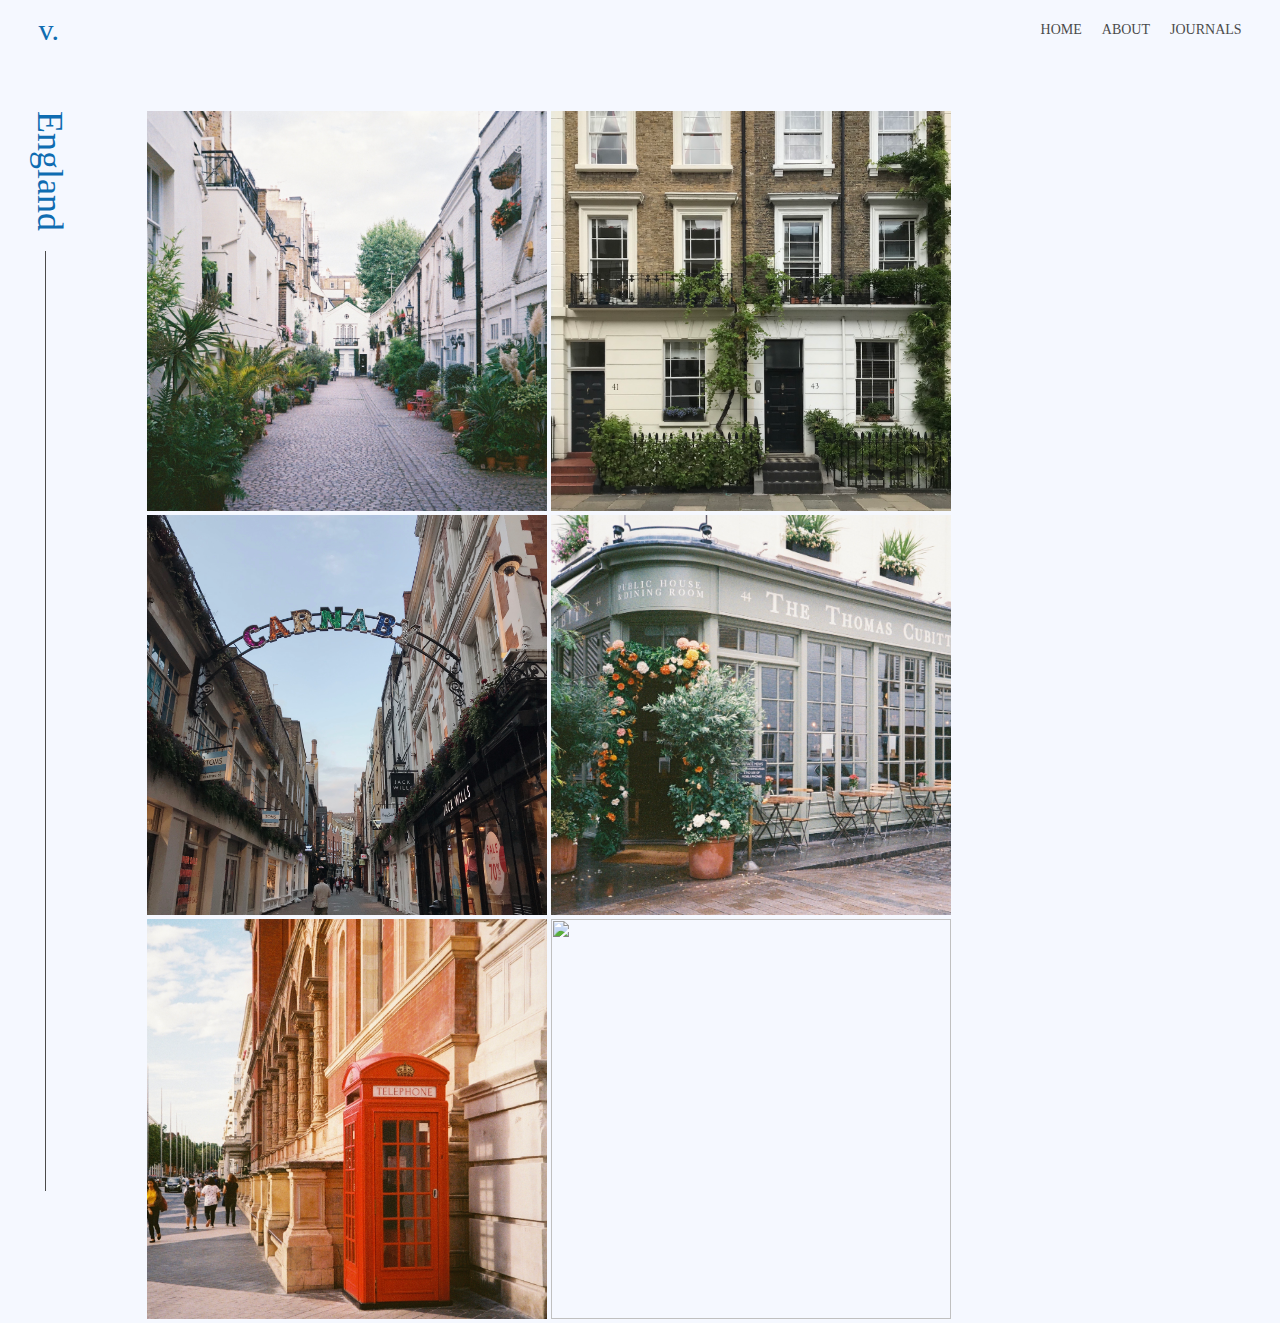
==== england.html @ b462da37 "WDD Final Project" ====
<!DOCTYPE html>
<html>
  <head>
    <link rel="stylesheet" type="text/css" href="assets/css/england.css">
  </head>
  <body>
    <header id="navbar">
      <div id="logo"> v.</div>
      <div id="navigation">
        <a id="home" href="index.html">HOME</a>
        <a id="about" href="index.html">ABOUT</a>
        <a id="journals" href="index.html">JOURNALS</a>
    </header>
    <div id="content">
      <div id="text-and-line">
        <div id="box">
          <div id="england">England</div>
        </div>
        <div id="vertical-line"></div>
      </div>
      <div id="pictures">
        <img class="one image" src="assets/img/england/england1.jpg">
        <img class="two image" src="assets/img/england/england2.jpg">
        <img class="three image" src="assets/img/england/england3.jpg">
        <img class="four image" src="assets/img/england/england4.jpg">
        <img class="five image" src="assets/img/england/england5.jpg">
        <img class="six image" src="assets/img/england/england6.jpg">
      </div>
    </div>
  </body>
</html>
---- assets/css/england.css ----
/* general style */

body {
  background-color: #F5F8FF;
  margin: 0;
  padding: 0;
}

a:visited {
  color: #4B4B4B;
  text-decoration: none;
}

a {
  color: #4B4B4B;
  text-decoration: none;
}

/* top navigation bar */

#navbar {
  display: flex;
  flex-direction: row;
  justify-content: space-between;
  align-items: center;
  margin-top: 1%;
  height: 5%;
  margin-bottom: 5%;
}

#logo {
  color: #0F6CB1;
  font-family: 'Ogg';
  font-size: 30px;
  margin-left: 3%;
}

#navigation {
  color: #4B4B4B;
  font-family: 'Neue Haas Unica W1G';
  font-size: 14px;
  display: flex;
  flex-direction: row;
  margin-right: 3%;
}

#home:hover, #about:hover, #journals:hover {
  border-bottom: 2px solid #0F6CB1;
}

#home:hover, #about:hover, #journals:hover {
  cursor: pointer;
}

#home, #about, #journals {
  margin-left: 20px;
}

/* content */

#england {
  writing-mode: vertical-rl;
  color: #0F6CB1;
  font-family: 'Ogg';
  font-size: 36px;
}

#box {
  background-color: #F5F8FF;
  height: 140px;
  width: 70px;
  margin-left: 35%;
}

#vertical-line {
  height: 120%;
  width: 1px;
  position: absolute;
  background-color: #4B4B4B;
  z-index: -1;
  margin-left: 3.5%;
}

#content {
  display: flex;
  flex-direction: row;
}

#text-and-line {
  display: flex;
  flex-direction: column;
  align-content: center;
  margin-right: 5%;
  width: 100px;
}

/* images */

#pictures {
  width: 100%;
  margin-right: 5%;
}

.image {
  width: 400px;
  height: 400px;
}
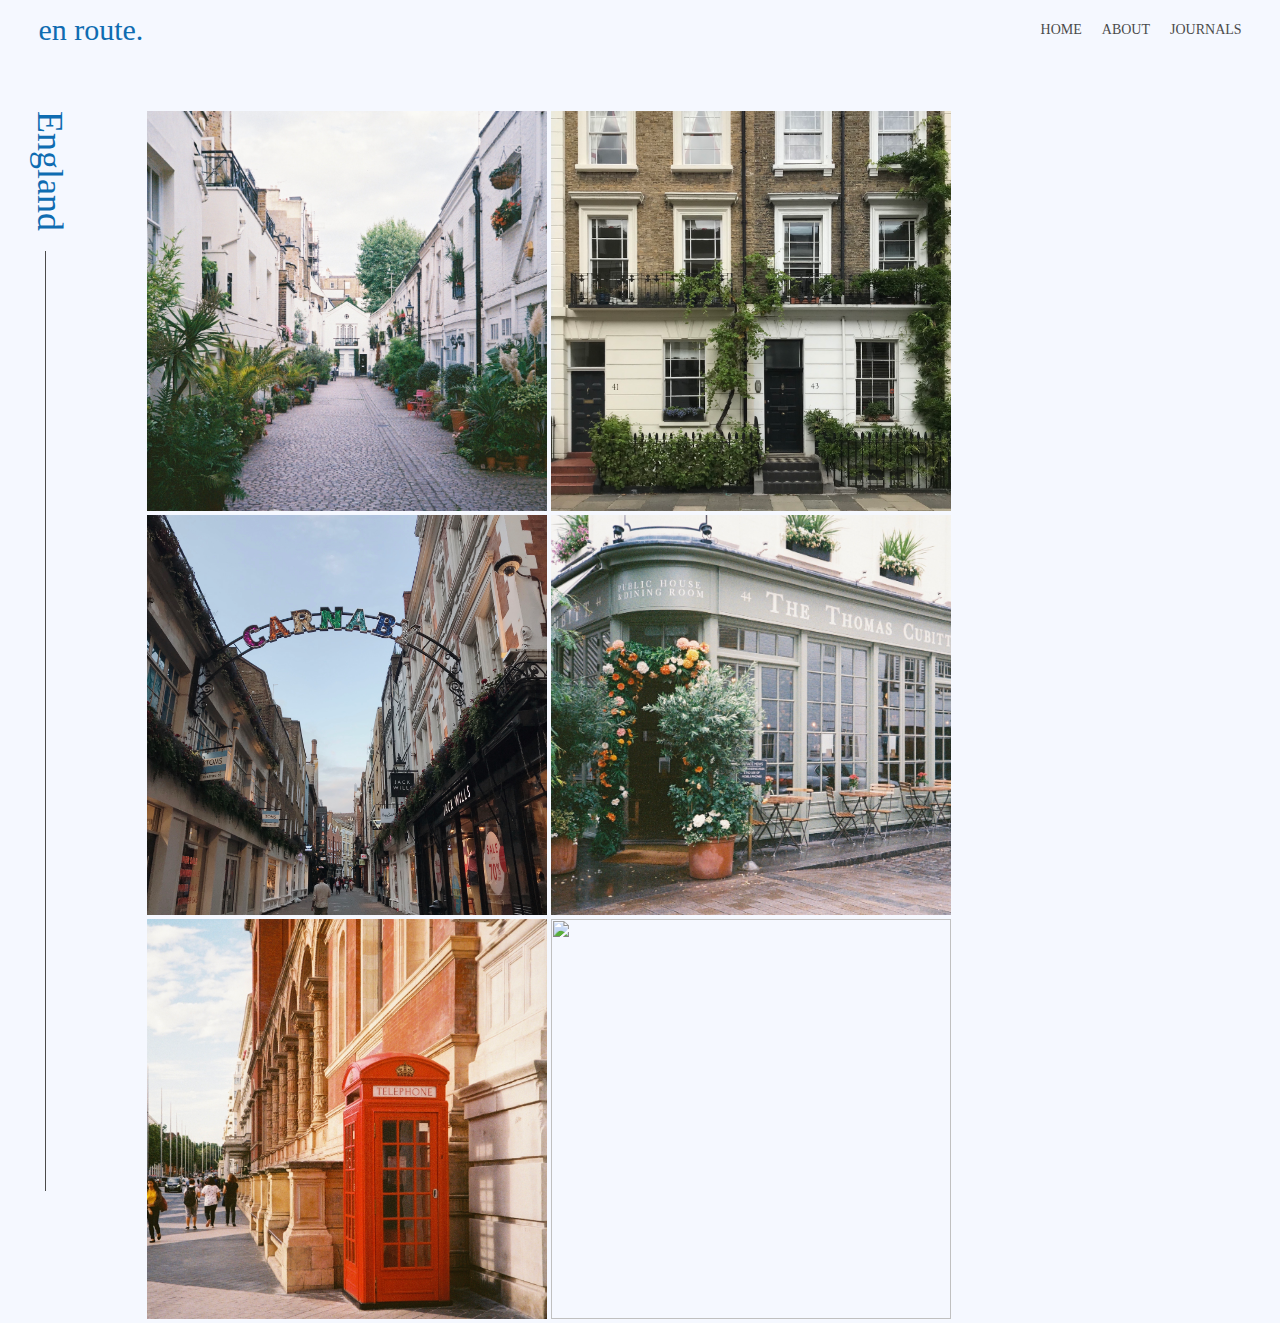
==== commit adac6b4e: "portfolio update" ====
--- a/england.html
+++ b/england.html
@@ -5,11 +5,11 @@
   </head>
   <body>
     <header id="navbar">
-      <div id="logo"> v.</div>
+      <a id="logo" href="index.html">en route.</a>
       <div id="navigation">
         <a id="home" href="index.html">HOME</a>
-        <a id="about" href="index.html">ABOUT</a>
-        <a id="journals" href="index.html">JOURNALS</a>
+        <a id="about" href="index.html#second">ABOUT</a>
+        <a id="journals" href="index.html#third">JOURNALS</a>
     </header>
     <div id="content">
       <div id="text-and-line">
